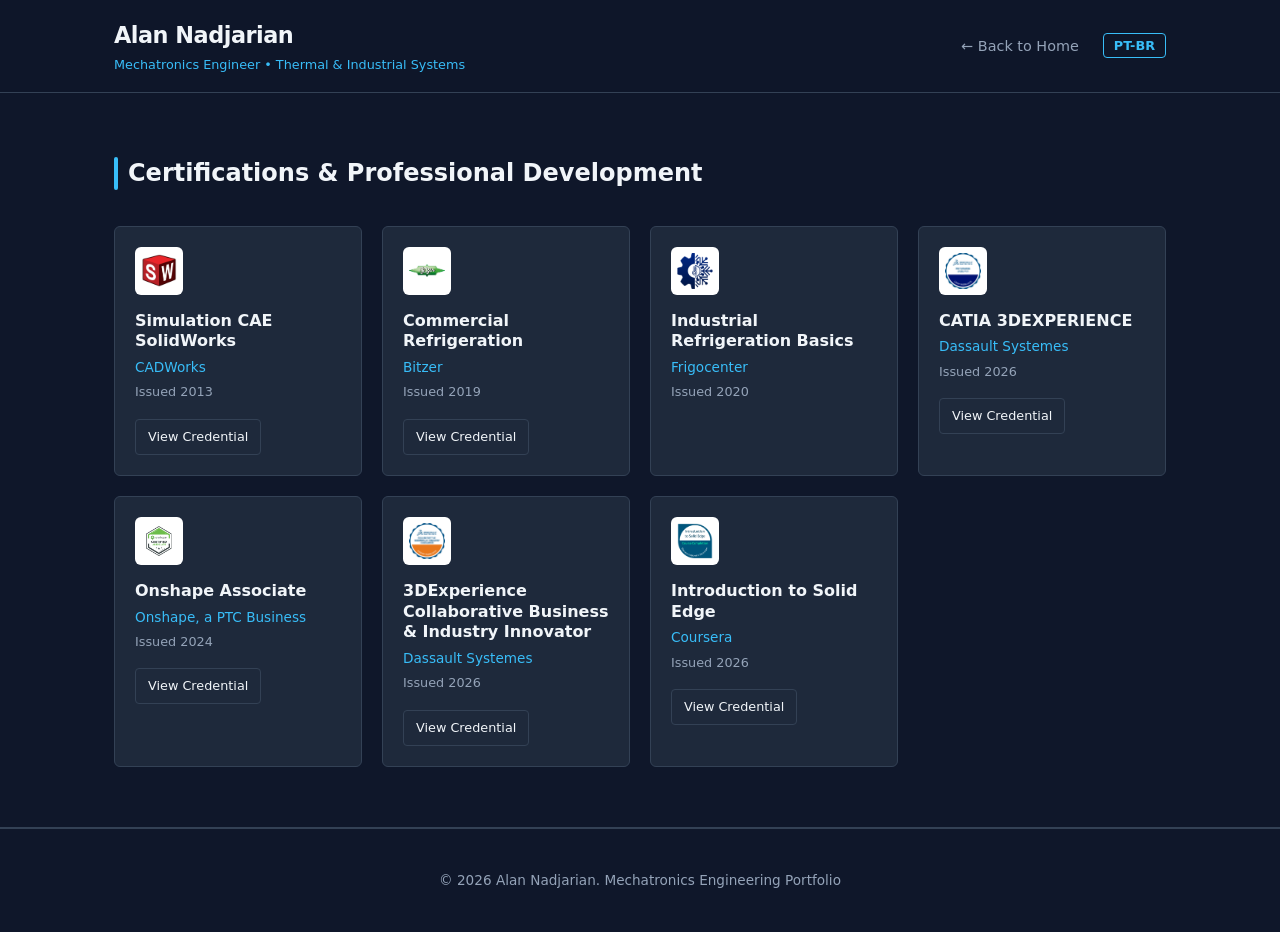
==== certifications.html @ 1f9a2a01 "Added certifications images and links." ====
<!DOCTYPE html>
<html lang="en">
<head>
    <meta charset="UTF-8">
    <meta name="viewport" content="width=device-width, initial-scale=1.0">
    <title>Alan Nadjarian | Certifications</title>
    <link rel="stylesheet" href="style.css">
</head>
<body>

    <header>
        <div class="header-container">
            <div class="logo-area">
                <h1>Alan Nadjarian</h1>
                <p class="subtitle" data-en="Mechatronics Engineer • Thermal & Industrial Systems" data-pt="Engenheiro Mecatrônico • Sistemas Térmicos e Industriais">Mechatronics Engineer • Thermal & Industrial Systems</p>
            </div>
            <div class="nav-right">
                <nav>
                    <a href="index.html" data-en="← Back to Home" data-pt="← Voltar para Início">← Back to Home</a>
                </nav>
                <button id="lang-toggle" class="lang-btn">PT-BR</button>
            </div>
        </div>
    </header>

    <section id="certifications-page" class="certifications-section">
        <div class="container">
            <h3 class="section-title" data-en="Certifications & Professional Development" data-pt="Certificações e Desenvolvimento Profissional">Certifications & Professional Development</h3>
            <div class="cert-grid">
                
                <div class="cert-card">
                    <div class="cert-logo-wrapper">
                        <img src="images/logo-solidworks.png" alt="SolidWorks Logo" class="cert-logo">
                    </div>
                    <div class="cert-details">
                        <h4 data-en="Simulation CAE SolidWorks" data-pt="Simulação CAE SolidWorks">Simulation CAE SolidWorks</h4>
                        <p class="issuer">CADWorks</p>
                        <p class="issue-date" data-en="Issued 2013" data-pt="Emitido em 2013">Issued 2013</p>
                        <a href="https://cv.virtualtester.com/qr/?b=SLDWRKS&i=C-HSCWBP2GF6" target="_blank" class="cert-btn" data-en="View Credential" data-pt="Ver Credencial">View Credential</a>
                    </div>
                </div>

                <div class="cert-card">
                    <div class="cert-logo-wrapper">
                        <img src="images/logo-bitzer.png" alt="Bitzer Logo" class="cert-logo">
                    </div>
                    <div class="cert-details">
                        <h4 data-en="Commercial Refrigeration" data-pt="Refrigeração Comercial">Commercial Refrigeration</h4>
                        <p class="issuer">Bitzer</p>
                        <p class="issue-date" data-en="Issued 2019" data-pt="Emitido em 2019">Issued 2019</p>
                        <a href="https://drive.google.com/file/d/1vgI3r2kDW_6PL9aMBYmgflQvQl4wF_tO/view" target="_blank" class="cert-btn" data-en="View Credential" data-pt="Ver Credencial">View Credential</a>
                    </div>
                </div>

                <div class="cert-card">
                    <div class="cert-logo-wrapper">
                        <img src="images/logo-frigocenter.png" alt="Frigocenter Logo" class="cert-logo">
                    </div>
                    <div class="cert-details">
                        <h4 data-en="Industrial Refrigeration Basics" data-pt="Refrigeração Industrial Essencial">Industrial Refrigeration, Basics</h4>
                        <p class="issuer">Frigocenter</p>
                        <p class="issue-date" data-en="Issued 2020" data-pt="Emitido em 2020">Issued 2020</p>
                    </div>
                </div>

                <div class="cert-card">
                    <div class="cert-logo-wrapper">
                        <img src="images/logo-catia.png" alt="CATIA Logo" class="cert-logo">
                    </div>
                    <div class="cert-details">
                        <h4 data-en="CATIA 3DEXPERIENCE" data-pt="CATIA 3DExperience">CATIA</h4>
                        <p class="issuer">Dassault Systemes</p>
                        <p class="issue-date" data-en="Issued 2026" data-pt="Emitido em 2026">Issued 2026</p>
                        <a href="https://www.credly.com/badges/ab9c597b-e5e8-4b5c-a97d-f0191a652726/linked_in?t=tfwucj" target="_blank" class="cert-btn" data-en="View Credential" data-pt="Ver Credencial">View Credential</a>
                    </div>
                </div>

                <div class="cert-card">
                    <div class="cert-logo-wrapper">
                        <img src="images/logo-onshape.png" alt="Onshape Logo" class="cert-logo">
                    </div>
                    <div class="cert-details">
                        <h4 data-en="Onshape Associate" data-pt="Associado Onshape">Onshape</h4>
                        <p class="issuer">Onshape, a PTC Business</p>
                        <p class="issue-date" data-en="Issued 2024" data-pt="Emitido em 2024">Issued 2024</p>
                        <a href="https://learn.onshape.com/c/f0cRm_ONSza92EEgjzSvxA" target="_blank" class="cert-btn" data-en="View Credential" data-pt="Ver Credencial">View Credential</a>
                    </div>
                </div>

                <div class="cert-card">
                    <div class="cert-logo-wrapper">
                        <img src="images/logo-3dexperience.png" alt="3DExperience Logo" class="cert-logo">
                    </div>
                    <div class="cert-details">
                        <h4 data-en="3DExperience Collaborative Business & Industry Innovator" data-pt="3DExperience Collaborative Business & Industry Innovator">3DExperience</h4>
                        <p class="issuer">Dassault Systemes</p>
                        <p class="issue-date" data-en="Issued 2026" data-pt="Emitido em 2026">Issued 2026</p>
                        <a href="https://www.credly.com/earner/earned/badge/156ff923-7ac5-4c72-877c-4d59836db09c" target="_blank" class="cert-btn" data-en="View Credential" data-pt="Ver Credencial">View Credential</a>
                    </div>
                </div>

                <div class="cert-card">
                    <div class="cert-logo-wrapper">
                        <img src="images/logo-solidEdge.png" alt="Solid Edge Logo" class="cert-logo">
                    </div>
                    <div class="cert-details">
                        <h4 data-en="Introduction to Solid Edge" data-pt="Introdução ao Solid Edge">Solid Edge</h4>
                        <p class="issuer">Coursera</p>
                        <p class="issue-date" data-en="Issued 2026" data-pt="Emitido em 2026">Issued 2026</p>
                        <a href="https://www.credly.com/earner/earned/badge/a4a878b4-a769-47db-b6ac-9a97d3c82183" target="_blank" class="cert-btn" data-en="View Credential" data-pt="Ver Credencial">View Credential</a>
                    </div>
                </div>

            </div>
        </div>
    </section>

    <footer>
        <p>&copy; 2026 Alan Nadjarian. <span data-en="Mechatronics Engineering Portfolio" data-pt="Portfólio de Engenharia Mecatrônica">Mechatronics Engineering Portfolio</span></p>
    </footer>

    <script>
        const langToggle = document.getElementById('lang-toggle');
        let currentLang = 'en';

        function updateLanguage() {
            document.querySelectorAll('[data-en]').forEach(element => {
                element.textContent = element.getAttribute(`data-${currentLang}`);
            });
        }
        updateLanguage();

        langToggle.addEventListener('click', () => {
            currentLang = currentLang === 'en' ? 'pt' : 'en';
            langToggle.textContent = currentLang === 'en' ? 'PT-BR' : 'EN';
            updateLanguage();
        });
    </script>
</body>
</html>
---- style.css ----
/* Global Reset and Slate Aesthetic Setup */
* {
    box-sizing: border-box;
    margin: 0;
    padding: 0;
    font-family: 'Segoe UI', system-ui, -apple-system, sans-serif;
}

body {
    background-color: #0f172a;
    color: #f1f5f9;
    line-height: 1.7;
}

.container {
    max-width: 1100px;
    margin: 0 auto;
    padding: 0 24px;
}

/* Header & Sticky Nav Layout */
header {
    background-color: rgba(15, 23, 42, 0.95);
    backdrop-filter: blur(8px);
    position: sticky;
    top: 0;
    z-index: 100;
    border-bottom: 1px solid #334155;
    padding: 16px 0;
}

.header-container {
    max-width: 1100px;
    margin: 0 auto;
    padding: 0 24px;
    display: flex;
    justify-content: space-between;
    align-items: center;
}

header h1 {
    font-size: 1.4rem;
    font-weight: 600;
    letter-spacing: -0.5px;
    color: #f1f5f9;
}

header .subtitle {
    font-size: 0.8rem;
    color: #38bdf8;
}

.nav-right {
    display: flex;
    align-items: center;
    gap: 24px;
}

nav {
    display: flex;
    gap: 20px;
}

nav a {
    color: #94a3b8;
    text-decoration: none;
    font-size: 0.9rem;
    font-weight: 500;
    transition: color 0.2s ease;
}

nav a:hover {
    color: #f1f5f9;
}

/* Multi-language Action Switcher */
.lang-btn {
    background: transparent;
    border: 1px solid #38bdf8;
    color: #38bdf8;
    padding: 4px 10px;
    border-radius: 4px;
    cursor: pointer;
    font-size: 0.8rem;
    font-weight: 600;
    transition: all 0.2s ease;
}

.lang-btn:hover {
    background: #38bdf8;
    color: #0f172a;
}

/* Executive Summary Section */
.hero {
    padding: 80px 0;
    border-bottom: 1px solid #334155;
}

.hero h2 {
    font-size: 2.2rem;
    margin-bottom: 16px;
    font-weight: 600;
    color: #f1f5f9;
}

.hero p {
    color: #94a3b8;
    font-size: 1.1rem;
    max-width: 800px;
}

/* Technical Skill Matrix Grid */
.skills-section {
    padding: 60px 0;
    background: #1e293b;
    border-bottom: 1px solid #334155;
}

.section-title {
    font-size: 1.5rem;
    margin-bottom: 32px;
    font-weight: 600;
    position: relative;
    padding-left: 14px;
    color: #f1f5f9;
}

.section-title::before {
    content: '';
    position: absolute;
    left: 0;
    top: 4px;
    bottom: 4px;
    width: 4px;
    background: #38bdf8;
    border-radius: 2px;
}

.skills-grid {
    display: grid;
    grid-template-columns: repeat(auto-fit, minmax(300px, 1fr));
    gap: 24px;
}

.skill-category {
    background: #0f172a;
    padding: 24px;
    border-radius: 6px;
    border: 1px solid #334155;
}

.skill-category h4 {
    margin-bottom: 16px;
    color: #38bdf8;
    font-size: 1.1rem;
}

.skill-category ul {
    list-style: none;
}

.skill-category li {
    position: relative;
    padding-left: 18px;
    margin-bottom: 8px;
    color: #94a3b8;
    font-size: 0.95rem;
}

.skill-category li::before {
    content: "▫";
    position: absolute;
    left: 0;
    color: #38bdf8;
}

/* Certifications Layout Grid */
.certifications-section {
    padding: 60px 0;
    background: #0f172a;
    border-bottom: 1px solid #334155;
}

.cert-grid {
    display: grid;
    grid-template-columns: repeat(auto-fit, minmax(220px, 1fr));
    gap: 20px;
}

.cert-card {
    background: #1e293b;
    border: 1px solid #334155;
    border-radius: 6px;
    padding: 20px;
    display: flex;
    flex-direction: column;
    align-items: flex-start;
    transition: transform 0.2s ease, box-shadow 0.2s ease;
}

.cert-card:hover {
    transform: translateY(-2px);
    box-shadow: 0 6px 20px rgba(56, 189, 248, 0.05);
}

.cert-logo-wrapper {
    width: 48px;
    height: 48px;
    background: #ffffff;
    border-radius: 6px;
    display: flex;
    align-items: center;
    justify-content: center;
    padding: 6px;
    margin-bottom: 16px;
}

.cert-logo {
    max-width: 100%;
    max-height: 100%;
    object-fit: contain;
}

.cert-details h4 {
    font-size: 1rem;
    font-weight: 600;
    line-height: 1.3;
    margin-bottom: 4px;
    color: #f1f5f9;
}

.cert-details .issuer {
    font-size: 0.85rem;
    color: #38bdf8;
    margin-bottom: 2px;
}

.cert-details .issue-date {
    font-size: 0.8rem;
    color: #94a3b8;
    margin-bottom: 16px;
}

.cert-btn {
    display: inline-block;
    text-decoration: none;
    border: 1px solid #334155;
    color: #f1f5f9;
    padding: 6px 12px;
    border-radius: 4px;
    font-size: 0.8rem;
    font-weight: 500;
    transition: all 0.2s ease;
}

.cert-btn:hover {
    background: rgba(255, 255, 255, 0.05);
    border-color: #94a3b8;
}

/* Special Heavy Projects Showcase Layout */
#projects {
    padding: 60px 24px;
}

.project-card {
    display: flex;
    background: #1e293b;
    margin-bottom: 32px;
    border-radius: 8px;
    overflow: hidden;
    border: 1px solid #334155;
}

.project-card.reversed {
    flex-direction: row-reverse;
}

.project-image {
    flex: 1;
    min-width: 40%;
    background: #1e293b;
    display: flex;
    justify-content: center;
    align-items: center;
    padding: 16px;
    border-right: 1px solid #334155;
}

.project-card.reversed .project-image {
    border-right: none;
    border-left: 1px solid #334155;
}

.project-image img {
    max-width: 100%;
    height: auto;
    border-radius: 4px;
}

.project-info {
    flex: 1.5;
    padding: 32px;
}

.tag {
    display: inline-block;
    font-size: 0.75rem;
    text-transform: uppercase;
    background: rgba(56, 189, 248, 0.1);
    color: #38bdf8;
    padding: 2px 8px;
    border-radius: 4px;
    margin-bottom: 12px;
    font-weight: 600;
}

.project-info h2 {
    font-size: 1.4rem;
    margin-bottom: 12px;
    font-weight: 500;
    color: #f1f5f9;
}

.project-info .lang-content {
    color: #94a3b8;
    font-size: 0.95rem;
}

/* Professional Timeline */
.experience-section {
    padding: 60px 0;
    background: #1e293b;
    border-top: 1px solid #334155;
}

.timeline {
    display: flex;
    flex-direction: column;
    gap: 32px;
}

.timeline-item {
    display: flex;
    border-left: 2px solid #334155;
    padding-left: 24px;
    position: relative;
}

.timeline-item::before {
    content: '';
    position: absolute;
    left: -6px;
    top: 6px;
    width: 10px;
    height: 10px;
    background: #0f172a;
    border: 2px solid #38bdf8;
    border-radius: 50%;
}

.timeline-meta {
    min-width: 180px;
}

.timeline-meta h4 {
    font-size: 1.1rem;
    color: #f1f5f9;
}

.timeline-meta .date {
    font-size: 0.85rem;
    color: #38bdf8;
}

.timeline-content h5 {
    font-size: 1.1rem;
    font-weight: 500;
    margin-bottom: 8px;
    color: #f1f5f9;
}

.timeline-content p {
    color: #94a3b8;
    font-size: 0.95rem;
    max-width: 750px;
}

footer {
    text-align: center;
    padding: 40px;
    color: #94a3b8;
    font-size: 0.85rem;
    border-top: 1px solid #334155;
    background-color: #0f172a;
}

/* Mobile Configurations */
@media (max-width: 768px) {
    .header-container {
        flex-direction: column;
        gap: 12px;
        text-align: center;
    }
    .project-card, .project-card.reversed {
        flex-direction: column;
    }
    .project-image {
        border-right: none;
        border-left: none;
        border-bottom: 1px solid #334155;
    }
    .timeline-item {
        flex-direction: column;
        gap: 8px;
    }
}

/* Infinite Carousel Ticker Styles */
.carousel-section {
    padding: 60px 0 30px 0;
    background-color: #0f172a;
}

.marquee-wrapper {
    width: 100%;
    overflow: hidden;
    background-color: #1e293b;
    border-top: 1px solid #334155;
    border-bottom: 1px solid #334155;
    padding: 24px 0;
    display: flex;
}

.marquee-track {
    display: flex;
    width: calc(160px * 14); /* 160px width * 14 items total (including duplicates) */
    animation: scrollTicker 30s linear infinite;
}

/* Pause the scrolling effect if a user hovers their mouse over it */
.marquee-track:hover {
    animation-play-state: paused;
}

.marquee-item {
    width: 160px;
    height: 60px;
    background-color: #ffffff;
    border-radius: 6px;
    display: flex;
    align-items: center;
    justify-content: center;
    padding: 10px;
    margin: 0 15px;
    flex-shrink: 0;
}

.marquee-item img {
    max-width: 100%;
    max-height: 100%;
    object-fit: contain;
}

/* Infinite Keyframes Calculation */
@keyframes scrollTicker {
    0% {
        transform: translateX(0);
    }
    100% {
        transform: translateX(calc(-160px * 7)); /* Exact width translation of half the pipeline */
    }
}
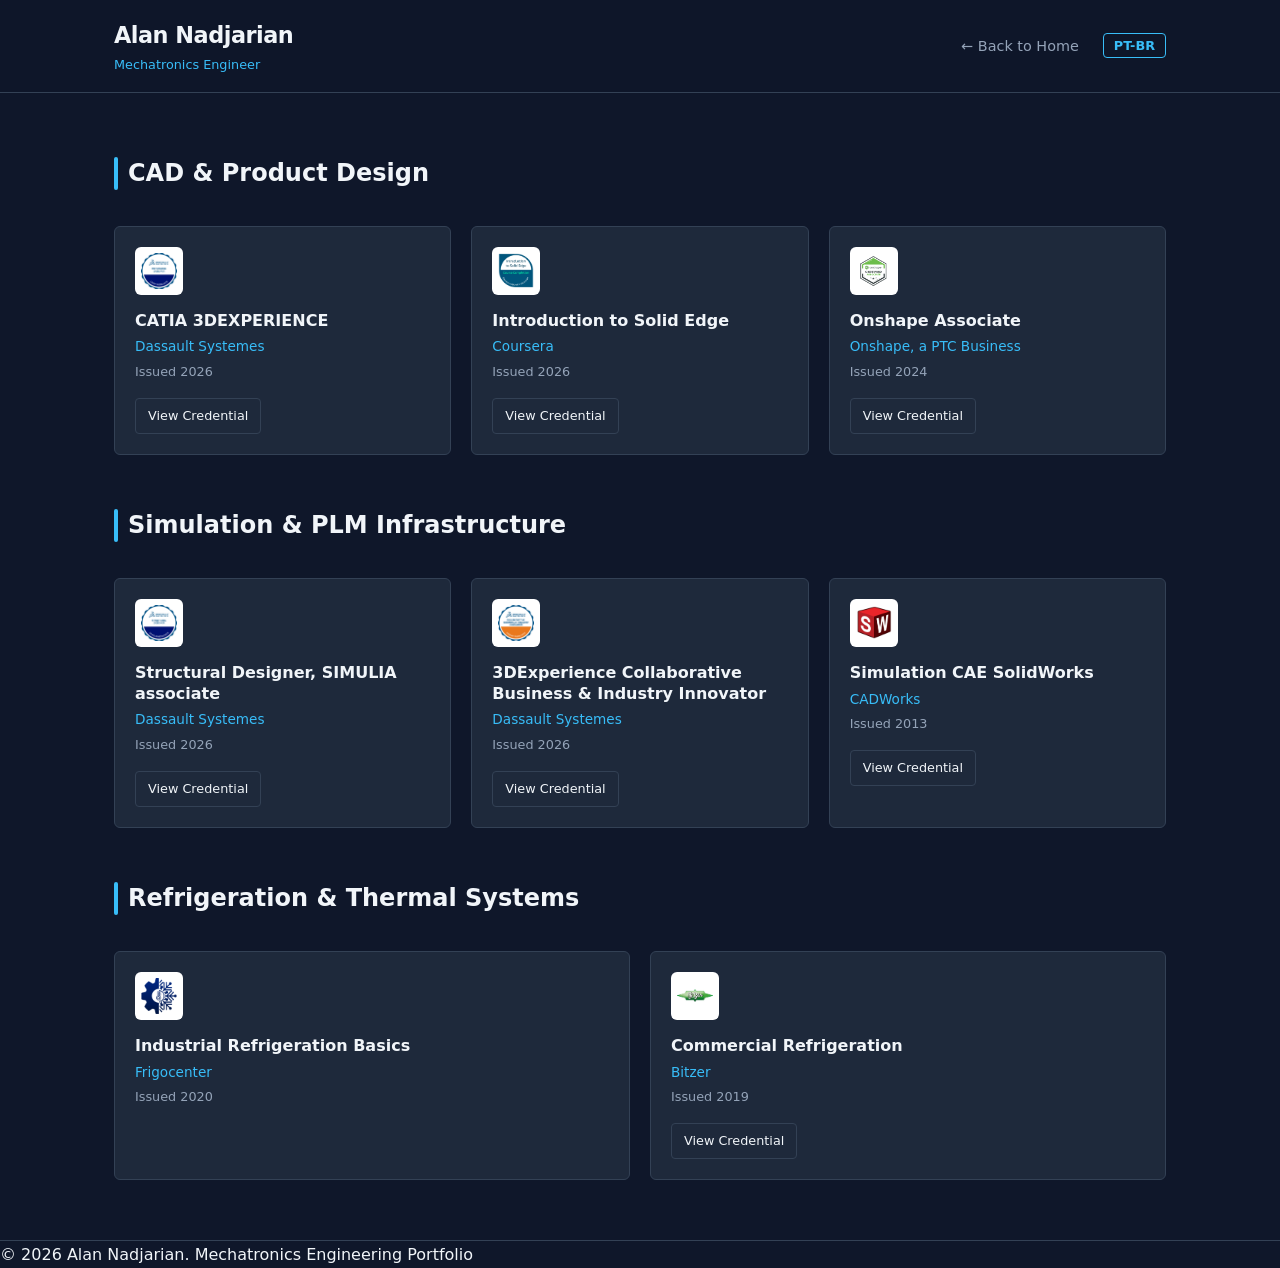
==== commit 5aeaf7fe: "Certifications and timeline update" ====
--- a/certifications.html
+++ b/certifications.html
@@ -12,7 +12,7 @@
         <div class="header-container">
             <div class="logo-area">
                 <h1>Alan Nadjarian</h1>
-                <p class="subtitle" data-en="Mechatronics Engineer • Thermal & Industrial Systems" data-pt="Engenheiro Mecatrônico • Sistemas Térmicos e Industriais">Mechatronics Engineer • Thermal & Industrial Systems</p>
+                <p class="subtitle" data-en="Mechatronics Engineer" data-pt="Engenheiro Mecatrônico">Mechatronics Engineer • Thermal & Industrial Systems</p>
             </div>
             <div class="nav-right">
                 <nav>
@@ -25,93 +25,126 @@
 
     <section id="certifications-page" class="certifications-section">
         <div class="container">
-            <h3 class="section-title" data-en="Certifications & Professional Development" data-pt="Certificações e Desenvolvimento Profissional">Certifications & Professional Development</h3>
-            <div class="cert-grid">
-                
-                <div class="cert-card">
-                    <div class="cert-logo-wrapper">
-                        <img src="images/logo-solidworks.png" alt="SolidWorks Logo" class="cert-logo">
+            
+            <!-- Group 1: CAD & Product Design -->
+            <div class="cert-category-group" style="margin-bottom: 50px;">
+                <h3 class="section-title" data-en="CAD & Product Design" data-pt="CAD e Design de Produto">CAD & Product Design</h3>
+                <div class="cert-grid">
+                    
+                    <div class="cert-card">
+                        <div class="cert-logo-wrapper">
+                            <img src="images/logo-catia.png" alt="CATIA Logo" class="cert-logo">
+                        </div>
+                        <div class="cert-details">
+                            <h4 data-en="CATIA 3DEXPERIENCE" data-pt="CATIA 3DExperience">CATIA</h4>
+                            <p class="issuer">Dassault Systemes</p>
+                            <p class="issue-date" data-en="Issued 2026" data-pt="Emitido em 2026">Issued 2026</p>
+                            <a href="https://www.credly.com/badges/ab9c597b-e5e8-4b5c-a97d-f0191a652726/linked_in?t=tfwucj" target="_blank" class="cert-btn" data-en="View Credential" data-pt="Ver Credencial">View Credential</a>
+                        </div>
                     </div>
-                    <div class="cert-details">
-                        <h4 data-en="Simulation CAE SolidWorks" data-pt="Simulação CAE SolidWorks">Simulation CAE SolidWorks</h4>
-                        <p class="issuer">CADWorks</p>
-                        <p class="issue-date" data-en="Issued 2013" data-pt="Emitido em 2013">Issued 2013</p>
-                        <a href="https://cv.virtualtester.com/qr/?b=SLDWRKS&i=C-HSCWBP2GF6" target="_blank" class="cert-btn" data-en="View Credential" data-pt="Ver Credencial">View Credential</a>
+
+                    <div class="cert-card">
+                        <div class="cert-logo-wrapper">
+                            <img src="images/logo-solidEdge.png" alt="Solid Edge Logo" class="cert-logo">
+                        </div>
+                        <div class="cert-details">
+                            <h4 data-en="Introduction to Solid Edge" data-pt="Introdução ao Solid Edge">Solid Edge</h4>
+                            <p class="issuer">Coursera</p>
+                            <p class="issue-date" data-en="Issued 2026" data-pt="Emitido em 2026">Issued 2026</p>
+                            <a href="https://www.credly.com/earner/earned/badge/a4a878b4-a769-47db-b6ac-9a97d3c82183" target="_blank" class="cert-btn" data-en="View Credential" data-pt="Ver Credencial">View Credential</a>
+                        </div>
                     </div>
+
+                    <div class="cert-card">
+                        <div class="cert-logo-wrapper">
+                            <img src="images/logo-onshape.png" alt="Onshape Logo" class="cert-logo">
+                        </div>
+                        <div class="cert-details">
+                            <h4 data-en="Onshape Associate" data-pt="Associado Onshape">Onshape</h4>
+                            <p class="issuer">Onshape, a PTC Business</p>
+                            <p class="issue-date" data-en="Issued 2024" data-pt="Emitido em 2024">Issued 2024</p>
+                            <a href="https://learn.onshape.com/c/f0cRm_ONSza92EEgjzSvxA" target="_blank" class="cert-btn" data-en="View Credential" data-pt="Ver Credencial">View Credential</a>
+                        </div>
+                    </div>
+
                 </div>
+            </div>
 
-                <div class="cert-card">
-                    <div class="cert-logo-wrapper">
-                        <img src="images/logo-bitzer.png" alt="Bitzer Logo" class="cert-logo">
+            <!-- Group 2: Simulation & Lifecycle Engineering -->
+            <div class="cert-category-group" style="margin-bottom: 50px;">
+                <h3 class="section-title" data-en="Simulation & PLM Infrastructure" data-pt="Simulação e Infraestrutura PLM">Simulation & PLM Infrastructure</h3>
+                <div class="cert-grid">
+
+                    <div class="cert-card">
+                        <div class="cert-logo-wrapper">
+                            <img src="images/logo-structural-simulia.png" alt="SIMULIA Logo" class="cert-logo">
+                        </div>
+                        <div class="cert-details">
+                            <h4 data-en="Structural Designer, SIMULIA associate" data-pt="Structural Designer, Associado SIMULIA">Structural Designer, SIMULIA associate</h4>
+                            <p class="issuer">Dassault Systemes</p>
+                            <p class="issue-date" data-en="Issued 2026" data-pt="Emitido em 2026">Issued 2026</p>
+                            <a href="https://www.credly.com/earner/earned/badge/8e1457b1-2c49-4e4c-bec2-d20fdb188fbf" target="_blank" class="cert-btn" data-en="View Credential" data-pt="Ver Credencial">View Credential</a>
+                        </div>
                     </div>
-                    <div class="cert-details">
-                        <h4 data-en="Commercial Refrigeration" data-pt="Refrigeração Comercial">Commercial Refrigeration</h4>
-                        <p class="issuer">Bitzer</p>
-                        <p class="issue-date" data-en="Issued 2019" data-pt="Emitido em 2019">Issued 2019</p>
-                        <a href="https://drive.google.com/file/d/1vgI3r2kDW_6PL9aMBYmgflQvQl4wF_tO/view" target="_blank" class="cert-btn" data-en="View Credential" data-pt="Ver Credencial">View Credential</a>
+
+                    <div class="cert-card">
+                        <div class="cert-logo-wrapper">
+                            <img src="images/logo-3dexperience.png" alt="3DExperience Logo" class="cert-logo">
+                        </div>
+                        <div class="cert-details">
+                            <h4 data-en="3DExperience Collaborative Business & Industry Innovator" data-pt="3DExperience Collaborative Business & Industry Innovator">3DExperience</h4>
+                            <p class="issuer">Dassault Systemes</p>
+                            <p class="issue-date" data-en="Issued 2026" data-pt="Emitido em 2026">Issued 2026</p>
+                            <a href="https://www.credly.com/earner/earned/badge/156ff923-7ac5-4c72-877c-4d59836db09c" target="_blank" class="cert-btn" data-en="View Credential" data-pt="Ver Credencial">View Credential</a>
+                        </div>
                     </div>
+
+                    <div class="cert-card">
+                        <div class="cert-logo-wrapper">
+                            <img src="images/logo-solidworks.png" alt="SolidWorks Logo" class="cert-logo">
+                        </div>
+                        <div class="cert-details">
+                            <h4 data-en="Simulation CAE SolidWorks" data-pt="Simulação CAE SolidWorks">Simulation CAE SolidWorks</h4>
+                            <p class="issuer">CADWorks</p>
+                            <p class="issue-date" data-en="Issued 2013" data-pt="Emitido em 2013">Issued 2013</p>
+                            <a href="https://cv.virtualtester.com/qr/?b=SLDWRKS&i=C-HSCWBP2GF6" target="_blank" class="cert-btn" data-en="View Credential" data-pt="Ver Credencial">View Credential</a>
+                        </div>
+                    </div>
+
                 </div>
+            </div>
 
-                <div class="cert-card">
-                    <div class="cert-logo-wrapper">
-                        <img src="images/logo-frigocenter.png" alt="Frigocenter Logo" class="cert-logo">
+            <!-- Group 3: Refrigeration & Thermal Systems -->
+            <div class="cert-category-group">
+                <h3 class="section-title" data-en="Refrigeration & Thermal Systems" data-pt="Refrigeração e Sistemas Térmicos">Refrigeration & Thermal Systems</h3>
+                <div class="cert-grid">
+
+                    <div class="cert-card">
+                        <div class="cert-logo-wrapper">
+                            <img src="images/logo-frigocenter.png" alt="Frigocenter Logo" class="cert-logo">
+                        </div>
+                        <div class="cert-details">
+                            <h4 data-en="Industrial Refrigeration Basics" data-pt="Refrigeração Industrial Essencial">Industrial Refrigeration, Basics</h4>
+                            <p class="issuer">Frigocenter</p>
+                            <p class="issue-date" data-en="Issued 2020" data-pt="Emitido em 2020">Issued 2020</p>
+                        </div>
                     </div>
-                    <div class="cert-details">
-                        <h4 data-en="Industrial Refrigeration Basics" data-pt="Refrigeração Industrial Essencial">Industrial Refrigeration, Basics</h4>
-                        <p class="issuer">Frigocenter</p>
-                        <p class="issue-date" data-en="Issued 2020" data-pt="Emitido em 2020">Issued 2020</p>
+
+                    <div class="cert-card">
+                        <div class="cert-logo-wrapper">
+                            <img src="images/logo-bitzer.png" alt="Bitzer Logo" class="cert-logo">
+                        </div>
+                        <div class="cert-details">
+                            <h4 data-en="Commercial Refrigeration" data-pt="Refrigeração Comercial">Commercial Refrigeration</h4>
+                            <p class="issuer">Bitzer</p>
+                            <p class="issue-date" data-en="Issued 2019" data-pt="Emitido em 2019">Issued 2019</p>
+                            <a href="https://drive.google.com/file/d/1vgI3r2kDW_6PL9aMBYmgflQvQl4wF_tO/view" target="_blank" class="cert-btn" data-en="View Credential" data-pt="Ver Credencial">View Credential</a>
+                        </div>
                     </div>
+
                 </div>
+            </div>
 
-                <div class="cert-card">
-                    <div class="cert-logo-wrapper">
-                        <img src="images/logo-catia.png" alt="CATIA Logo" class="cert-logo">
-                    </div>
-                    <div class="cert-details">
-                        <h4 data-en="CATIA 3DEXPERIENCE" data-pt="CATIA 3DExperience">CATIA</h4>
-                        <p class="issuer">Dassault Systemes</p>
-                        <p class="issue-date" data-en="Issued 2026" data-pt="Emitido em 2026">Issued 2026</p>
-                        <a href="https://www.credly.com/badges/ab9c597b-e5e8-4b5c-a97d-f0191a652726/linked_in?t=tfwucj" target="_blank" class="cert-btn" data-en="View Credential" data-pt="Ver Credencial">View Credential</a>
-                    </div>
-                </div>
-
-                <div class="cert-card">
-                    <div class="cert-logo-wrapper">
-                        <img src="images/logo-onshape.png" alt="Onshape Logo" class="cert-logo">
-                    </div>
-                    <div class="cert-details">
-                        <h4 data-en="Onshape Associate" data-pt="Associado Onshape">Onshape</h4>
-                        <p class="issuer">Onshape, a PTC Business</p>
-                        <p class="issue-date" data-en="Issued 2024" data-pt="Emitido em 2024">Issued 2024</p>
-                        <a href="https://learn.onshape.com/c/f0cRm_ONSza92EEgjzSvxA" target="_blank" class="cert-btn" data-en="View Credential" data-pt="Ver Credencial">View Credential</a>
-                    </div>
-                </div>
-
-                <div class="cert-card">
-                    <div class="cert-logo-wrapper">
-                        <img src="images/logo-3dexperience.png" alt="3DExperience Logo" class="cert-logo">
-                    </div>
-                    <div class="cert-details">
-                        <h4 data-en="3DExperience Collaborative Business & Industry Innovator" data-pt="3DExperience Collaborative Business & Industry Innovator">3DExperience</h4>
-                        <p class="issuer">Dassault Systemes</p>
-                        <p class="issue-date" data-en="Issued 2026" data-pt="Emitido em 2026">Issued 2026</p>
-                        <a href="https://www.credly.com/earner/earned/badge/156ff923-7ac5-4c72-877c-4d59836db09c" target="_blank" class="cert-btn" data-en="View Credential" data-pt="Ver Credencial">View Credential</a>
-                    </div>
-                </div>
-
-                <div class="cert-card">
-                    <div class="cert-logo-wrapper">
-                        <img src="images/logo-solidEdge.png" alt="Solid Edge Logo" class="cert-logo">
-                    </div>
-                    <div class="cert-details">
-                        <h4 data-en="Introduction to Solid Edge" data-pt="Introdução ao Solid Edge">Solid Edge</h4>
-                        <p class="issuer">Coursera</p>
-                        <p class="issue-date" data-en="Issued 2026" data-pt="Emitido em 2026">Issued 2026</p>
-                        <a href="https://www.credly.com/earner/earned/badge/a4a878b4-a769-47db-b6ac-9a97d3c82183" target="_blank" class="cert-btn" data-en="View Credential" data-pt="Ver Credencial">View Credential</a>
-                    </div>
-                </div>
-
-            </div>
         </div>
     </section>
 
--- a/style.css
+++ b/style.css
@@ -1,4 +1,6 @@
-/* Global Reset and Slate Aesthetic Setup */
+/* ==========================================================================
+   Global Reset and Slate Aesthetic Setup
+   ========================================================================== */
 * {
     box-sizing: border-box;
     margin: 0;
@@ -18,7 +20,9 @@
     padding: 0 24px;
 }
 
-/* Header & Sticky Nav Layout */
+/* ==========================================================================
+   Header & Sticky Nav Layout
+   ========================================================================== */
 header {
     background-color: rgba(15, 23, 42, 0.95);
     backdrop-filter: blur(8px);
@@ -91,7 +95,9 @@
     color: #0f172a;
 }
 
-/* Executive Summary Section */
+/* ==========================================================================
+   Executive Summary Section (Homepage)
+   ========================================================================== */
 .hero {
     padding: 80px 0;
     border-bottom: 1px solid #334155;
@@ -110,7 +116,9 @@
     max-width: 800px;
 }
 
-/* Technical Skill Matrix Grid */
+/* ==========================================================================
+   Technical Skill Matrix Grid
+   ========================================================================== */
 .skills-section {
     padding: 60px 0;
     background: #1e293b;
@@ -175,7 +183,9 @@
     color: #38bdf8;
 }
 
-/* Certifications Layout Grid */
+/* ==========================================================================
+   Certifications Layout Grid
+   ========================================================================== */
 .certifications-section {
     padding: 60px 0;
     background: #0f172a;
@@ -259,7 +269,9 @@
     border-color: #94a3b8;
 }
 
-/* Special Heavy Projects Showcase Layout */
+/* ==========================================================================
+   Special Heavy Projects Showcase Layout
+   ========================================================================== */
 #projects {
     padding: 60px 24px;
 }
@@ -278,25 +290,32 @@
 }
 
 .project-image {
+    display: flex;
+    align-items: center;
+    justify-content: center;
     flex: 1;
     min-width: 40%;
+    max-width: 50%;
+    min-height: 320px;
+    padding: 15px;
+    box-sizing: border-box;
     background: #1e293b;
-    display: flex;
-    justify-content: center;
-    align-items: center;
-    padding: 16px;
+}
+
+.project-card:not(.reversed) .project-image {
     border-right: 1px solid #334155;
 }
 
 .project-card.reversed .project-image {
-    border-right: none;
     border-left: 1px solid #334155;
 }
 
 .project-image img {
     max-width: 100%;
+    max-height: 100%;
     height: auto;
     border-radius: 4px;
+    object-fit: contain;
 }
 
 .project-info {
@@ -328,118 +347,54 @@
     font-size: 0.95rem;
 }
 
-/* Professional Timeline */
-.experience-section {
-    padding: 60px 0;
-    background: #1e293b;
-    border-top: 1px solid #334155;
-}
-
-.timeline {
-    display: flex;
-    flex-direction: column;
-    gap: 32px;
-}
-
-.timeline-item {
-    display: flex;
-    border-left: 2px solid #334155;
-    padding-left: 24px;
-    position: relative;
-}
-
-.timeline-item::before {
-    content: '';
-    position: absolute;
-    left: -6px;
-    top: 6px;
-    width: 10px;
-    height: 10px;
-    background: #0f172a;
-    border: 2px solid #38bdf8;
-    border-radius: 50%;
-}
-
-.timeline-meta {
-    min-width: 180px;
-}
-
-.timeline-meta h4 {
-    font-size: 1.1rem;
-    color: #f1f5f9;
-}
-
-.timeline-meta .date {
-    font-size: 0.85rem;
-    color: #38bdf8;
-}
-
-.timeline-content h5 {
-    font-size: 1.1rem;
-    font-weight: 500;
-    margin-bottom: 8px;
-    color: #f1f5f9;
-}
-
-.timeline-content p {
-    color: #94a3b8;
-    font-size: 0.95rem;
-    max-width: 750px;
-}
-
-footer {
-    text-align: center;
-    padding: 40px;
-    color: #94a3b8;
-    font-size: 0.85rem;
-    border-top: 1px solid #334155;
+.sketchfab-embed-wrapper {
+    width: 100%;
+    height: 100%;
+    min-height: 290px;
+    border-radius: 8px;
+    overflow: hidden;
+    border: 1px solid #334155;
+    box-shadow: 0 4px 6px -1px rgba(0, 0, 0, 0.2);
+    position: relative;
+}
+
+.sketchfab-embed-wrapper iframe {
+    position: absolute;
+    top: 0;
+    left: 0;
+    width: 100%;
+    height: 100%;
+    border: 0;
+}
+
+/* ==========================================================================
+   Infinite Carousel Ticker Styles
+   ========================================================================== */
+.carousel-section {
+    padding: 30px 0;
     background-color: #0f172a;
-}
-
-/* Mobile Configurations */
-@media (max-width: 768px) {
-    .header-container {
-        flex-direction: column;
-        gap: 12px;
-        text-align: center;
-    }
-    .project-card, .project-card.reversed {
-        flex-direction: column;
-    }
-    .project-image {
-        border-right: none;
-        border-left: none;
-        border-bottom: 1px solid #334155;
-    }
-    .timeline-item {
-        flex-direction: column;
-        gap: 8px;
-    }
-}
-
-/* Infinite Carousel Ticker Styles */
-.carousel-section {
-    padding: 60px 0 30px 0;
-    background-color: #0f172a;
+    position: relative;
+    z-index: 10;
 }
 
 .marquee-wrapper {
     width: 100%;
-    overflow: hidden;
     background-color: #1e293b;
     border-top: 1px solid #334155;
     border-bottom: 1px solid #334155;
     padding: 24px 0;
     display: flex;
+    position: relative;
+    overflow: visible;
 }
 
 .marquee-track {
     display: flex;
-    width: calc(160px * 14); /* 160px width * 14 items total (including duplicates) */
+    width: calc(190px * 14);
     animation: scrollTicker 30s linear infinite;
-}
-
-/* Pause the scrolling effect if a user hovers their mouse over it */
+    overflow: visible;
+}
+
 .marquee-track:hover {
     animation-play-state: paused;
 }
@@ -455,20 +410,403 @@
     padding: 10px;
     margin: 0 15px;
     flex-shrink: 0;
-}
-
-.marquee-item img {
+    position: relative;
+}
+
+.marquee-logo {
     max-width: 100%;
     max-height: 100%;
     object-fit: contain;
-}
-
-/* Infinite Keyframes Calculation */
+    transition: opacity 0.2s ease;
+}
+
+.marquee-item:hover .marquee-logo {
+    opacity: 0;
+}
+
+.carousel-pop-card {
+    position: absolute;
+    top: 50%;
+    left: 50%;
+    transform: translate(-50%, -50%) scale(0.2);
+    width: 320px;
+    background-color: #1e293b;
+    border: 1px solid #334155;
+    border-radius: 12px;
+    padding: 24px;
+    box-shadow: 0 25px 50px -12px rgba(0, 0, 0, 0.75);
+    opacity: 0;
+    pointer-events: none;
+    transition: transform 0.25s cubic-bezier(0.34, 1.56, 0.64, 1), opacity 0.2s ease;
+    z-index: 5000;
+    text-align: left;
+}
+
+.marquee-item:hover .carousel-pop-card {
+    opacity: 1;
+    transform: translate(-50%, -50%) scale(1);
+    pointer-events: auto;
+}
+
+.carousel-pop-card .cert-logo-wrapper {
+    width: 60px;
+    height: 60px;
+    background-color: #ffffff;
+    border-radius: 8px;
+    display: flex;
+    align-items: center;
+    justify-content: center;
+    padding: 6px;
+    margin-bottom: 16px;
+}
+
+.carousel-pop-card h4 {
+    color: #f8fafc;
+    font-size: 18px;
+    margin: 0 0 6px 0;
+    font-weight: 700;
+}
+
+.carousel-pop-card .issuer { color: #38bdf8; font-size: 14px; margin: 0 0 4px 0; }
+.carousel-pop-card .issue-date { color: #94a3b8; font-size: 13px; margin: 0 0 20px 0; }
+
 @keyframes scrollTicker {
-    0% {
-        transform: translateX(0);
+    0% { transform: translateX(0); }
+    100% { transform: translateX(calc(-190px * 7)); }
+}
+
+/* Image Lightbox Modal Popups */
+.pop-image { cursor: zoom-in; transition: transform 0.2s ease-in-out; }
+.pop-image:hover { transform: scale(1.02); }
+
+.image-modal {
+    display: flex;
+    position: fixed;
+    z-index: 2000;
+    left: 0;
+    top: 0;
+    width: 100%;
+    height: 100%;
+    background-color: rgba(15, 23, 42, 0.85);
+    backdrop-filter: blur(8px);
+    align-items: center;
+    justify-content: center;
+    opacity: 0;
+    pointer-events: none;
+    transition: opacity 0.3s ease;
+}
+
+.image-modal.active { opacity: 1; pointer-events: auto; }
+
+.modal-frame {
+    max-width: 85%;
+    max-height: 85%;
+    background-color: #1e293b;
+    padding: 12px;
+    border-radius: 12px;
+    border: 1px solid #334155;
+    display: flex;
+    align-items: center;
+    justify-content: center;
+    transform: scale(0.9);
+    transition: transform 0.3s cubic-bezier(0.34, 1.56, 0.64, 1);
+}
+
+.image-modal.active .modal-frame { transform: scale(1); }
+.modal-frame img { max-width: 100%; max-height: 80vh; border-radius: 6px; object-fit: contain; }
+.modal-close { position: absolute; top: 25px; right: 35px; color: #94a3b8; font-size: 40px; font-weight: bold; cursor: pointer; }
+
+/* ==========================================================================
+   Axis-Aligned Vertical Timeline Layout Rules (Experience Page)
+   ========================================================================== */
+.timeline-page-section {
+    padding: 60px 0;
+    background-color: #0f172a;
+    min-height: 100vh;
+}
+
+.interactive-timeline {
+    position: relative;
+    max-width: 1100px;
+    margin: 50px auto 0 auto;
+    padding: 10px 0;
+}
+
+.timeline-line {
+    position: absolute;
+    width: 4px;
+    background-color: #334155;
+    top: 0;
+    bottom: 0;
+    left: 50%;
+    transform: translateX(-50%);
+    border-radius: 4px;
+    z-index: 1;
+}
+
+.timeline-node {
+    position: relative;
+    width: 50%;
+    padding: 15px 45px;
+    box-sizing: border-box;
+    z-index: 2;
+}
+
+.timeline-node.left-node { left: 0; text-align: right; }
+.timeline-node.right-node { left: 50%; text-align: left; }
+
+.timeline-dot {
+    position: absolute;
+    width: 18px;
+    height: 18px;
+    background-color: #0f172a;
+    border: 4px solid #334155;
+    border-radius: 50%;
+    top: 24px;
+    z-index: 5;
+    transition: background-color 0.2s ease, border-color 0.2s ease;
+}
+
+.timeline-node.left-node .timeline-dot { right: -11px; }
+.timeline-node.right-node .timeline-dot { left: -7px; }
+
+.node-date {
+    position: absolute;
+    top: 22px;
+    font-size: 12px;
+    font-weight: 700;
+    color: #38bdf8;
+    background-color: #1e293b;
+    padding: 4px 12px;
+    border-radius: 12px;
+    border: 1px solid #334155;
+    white-space: nowrap;
+}
+
+.timeline-node.left-node .node-date { left: calc(100% + 30px); }
+.timeline-node.right-node .node-date { right: calc(100% + 30px); }
+
+.node-content {
+    background-color: #1e293b;
+    border: 1px solid #334155;
+    padding: 24px;
+    border-radius: 8px;
+    box-shadow: 0 4px 6px -1px rgba(0, 0, 0, 0.1);
+    transition: transform 0.25s cubic-bezier(0.4, 0, 0.2, 1), border-color 0.2s ease, box-shadow 0.2s ease;
+}
+
+.node-content h4 { color: #f8fafc; font-size: 16px; margin: 0 0 4px 0; }
+.node-content h5 { color: #94a3b8; font-size: 14px; margin: 0 0 6px 0; font-weight: 500; }
+.node-content p.location { font-size: 12px; color: #64748b; margin: 0 0 12px 0; }
+.node-content p.desc { font-size: 13px; color: #cbd5e1; line-height: 1.5; margin: 0; }
+
+.timeline-node:hover .node-content {
+    transform: translateY(-2px);
+    border-color: #38bdf8;
+    box-shadow: 0 10px 20px -5px rgba(56, 189, 248, 0.15);
+}
+
+.timeline-node:hover .timeline-dot { background-color: #38bdf8; border-color: #38bdf8; }
+
+/* ==========================================================================
+   Standard Sub-Branch Layout Rules (e.g., Ireland)
+   ========================================================================== */
+.timeline-branch-wrapper {
+    position: relative;
+    width: 50%;
+    box-sizing: border-box;
+    display: flex;
+    flex-direction: column;
+    z-index: 2;
+    margin: 20px 0;
+}
+
+.timeline-branch-wrapper.branch-right { left: 50%; padding: 20px 0 20px 45px; }
+
+.timeline-branch-wrapper.branch-right .branch-node-dot {
+    position: absolute;
+    width: 14px;
+    height: 14px;
+    background-color: #38bdf8;
+    border: 4px solid #0f172a;
+    border-radius: 50%;
+    left: -9px;
+    top: 26px;
+    z-index: 10;
+}
+
+.timeline-branch-wrapper.branch-right .branch-connector-arm {
+    position: absolute;
+    top: 32px;
+    bottom: 32px;
+    left: -2px;
+    width: 20px;
+    border-top: 3px solid #334155;
+    border-bottom: 3px solid #334155;
+    border-left: 3px solid #334155;
+    border-radius: 6px 0 0 6px;
+    z-index: 1;
+}
+
+/* ==========================================================================
+   TRUE PARALLEL SPLIT GRID SYSTEM (For simultaneous blocks)
+   ========================================================================== */
+.timeline-branch-wrapper.branch-full-split {
+    width: 100% !important;
+    left: 0 !important;
+    padding: 40px 0 !important;
+    margin: 40px 0;
+    display: block;
+}
+
+.branch-split-anchor {
+    position: absolute;
+    left: 50%;
+    top: 40px;
+    transform: translateX(-50%);
+    z-index: 10;
+    display: flex;
+    flex-direction: column;
+    align-items: center;
+}
+
+.branch-split-dot {
+    width: 16px;
+    height: 16px;
+    background-color: #0f172a;
+    border: 4px solid #38bdf8;
+    border-radius: 50%;
+    box-shadow: 0 0 12px rgba(56, 189, 248, 0.6);
+}
+
+.branch-master-tag {
+    background-color: rgba(56, 189, 248, 0.15);
+    border: 1px solid #38bdf8;
+    color: #38bdf8;
+    padding: 6px 14px;
+    border-radius: 20px;
+    font-size: 11px;
+    font-weight: 800;
+    text-transform: uppercase;
+    letter-spacing: 0.05em;
+    margin-top: 15px;
+    white-space: nowrap;
+}
+
+.split-columns-container {
+    display: flex;
+    width: 100%;
+    gap: 90px;
+    box-sizing: border-box;
+    margin-top: 60px;
+    position: relative;
+}
+
+.split-column {
+    flex: 1;
+    width: 50%;
+    display: flex;
+    flex-direction: column;
+    gap: 24px;
+    box-sizing: border-box;
+}
+
+.split-column.left-column { text-align: right; padding-left: 20px; }
+.split-column.right-column { text-align: left; padding-right: 20px; }
+
+.column-header-title {
+    font-size: 12px;
+    text-transform: uppercase;
+    font-weight: 700;
+    color: #64748b;
+    letter-spacing: 0.1em;
+    margin-bottom: 8px;
+    border-bottom: 1px dashed #334155;
+    padding-bottom: 8px;
+}
+
+.branch-content-stack { display: flex; flex-direction: column; gap: 24px; width: 100%; }
+
+.branch-timeline-card {
+    background-color: #1e293b;
+    border: 1px solid #334155;
+    padding: 24px;
+    border-radius: 8px;
+    box-shadow: 0 4px 6px -1px rgba(0, 0, 0, 0.1);
+    transition: transform 0.25s cubic-bezier(0.4, 0, 0.2, 1), border-color 0.2s ease, box-shadow 0.2s ease;
+    box-sizing: border-box;
+    width: 100%;
+    position: relative;
+}
+
+.branch-timeline-card:hover {
+    transform: translateY(-2px);
+    border-color: #38bdf8;
+    box-shadow: 0 10px 20px -5px rgba(56, 189, 248, 0.15);
+}
+
+.left-column .branch-timeline-card.edu-card { border-right: 4px solid #38bdf8; }
+.right-column .branch-timeline-card.edu-card { border-left: 4px solid #38bdf8; }
+.branch-timeline-card.volunteer-card { border-left: 4px solid #14b8a6; background-color: #132330; }
+.branch-timeline-card.volunteer-card:hover { border-color: #2dd4bf; }
+
+.branch-timeline-card h4 { color: #f8fafc; font-size: 16px; margin: 0 0 4px 0; }
+.branch-timeline-card h5 { color: #94a3b8; font-size: 14px; margin: 0 0 6px 0; font-weight: 500; }
+.branch-timeline-card p.location { font-size: 12px; color: #475569; margin: 0 0 12px 0; }
+.branch-timeline-card p.desc { font-size: 13px; color: #cbd5e1; line-height: 1.5; margin: 0; }
+
+.branch-date-badge {
+    display: inline-block;
+    font-size: 11px;
+    font-weight: 700;
+    color: #64748b;
+    background-color: #0f172a;
+    padding: 2px 8px;
+    border-radius: 6px;
+    border: 1px solid #334155;
+    margin-bottom: 12px;
+}
+
+.type-tag {
+    display: inline-block;
+    font-size: 10px;
+    font-weight: 800;
+    color: #38bdf8;
+    background-color: rgba(56, 189, 248, 0.1);
+    padding: 3px 8px;
+    border-radius: 4px;
+    margin-bottom: 10px;
+    text-transform: uppercase;
+    letter-spacing: 0.05em;
+}
+
+.type-tag.vol-tag { color: #14b8a6; background-color: rgba(20, 184, 166, 0.1); }
+
+/* ==========================================================================
+   Responsive Mobile Compression Breakpoints
+   ========================================================================== */
+@media (max-width: 900px) {
+    .header-container { flex-direction: column; gap: 12px; text-align: center; }
+    .project-card, .project-card.reversed { flex-direction: column; }
+    .project-image { max-width: 100% !important; border-right: none !important; border-left: none !important; border-bottom: 1px solid #334155 !important; }
+    
+    .timeline-line { left: 20px; transform: none; }
+    .timeline-node { width: 100%; padding: 20px 20px 20px 45px; text-align: left !important; }
+    .timeline-node.left-node, .timeline-node.right-node { left: 0; }
+    .timeline-dot { left: 13px !important; }
+    
+    .timeline-node.left-node .node-date, .timeline-node.right-node .node-date {
+        position: relative; display: inline-block; top: 0; left: 0 !important; right: auto !important; margin-bottom: 12px;
     }
-    100% {
-        transform: translateX(calc(-160px * 7)); /* Exact width translation of half the pipeline */
-    }
+    
+    .timeline-branch-wrapper.branch-right { width: 100%; left: 0; padding: 20px 0 20px 45px; }
+    .timeline-branch-wrapper.branch-right .branch-node-dot { left: 15px; }
+    .timeline-branch-wrapper.branch-right .branch-connector-arm { left: 22px; width: 10px; }
+
+    .branch-split-anchor { left: 20px; transform: none; align-items: flex-start; }
+    .branch-split-dot { margin-left: 2px; }
+    .split-columns-container { flex-direction: column; gap: 32px; padding-left: 45px; padding-right: 15px; }
+    .split-column { width: 100% !important; text-align: left !important; padding: 0 !important; }
+    .left-column .branch-timeline-card.edu-card { border-right: 1px solid #334155 !important; border-left: 4px solid #38bdf8 !important; }
+    .branch-timeline-card { text-align: left !important; }
 }
